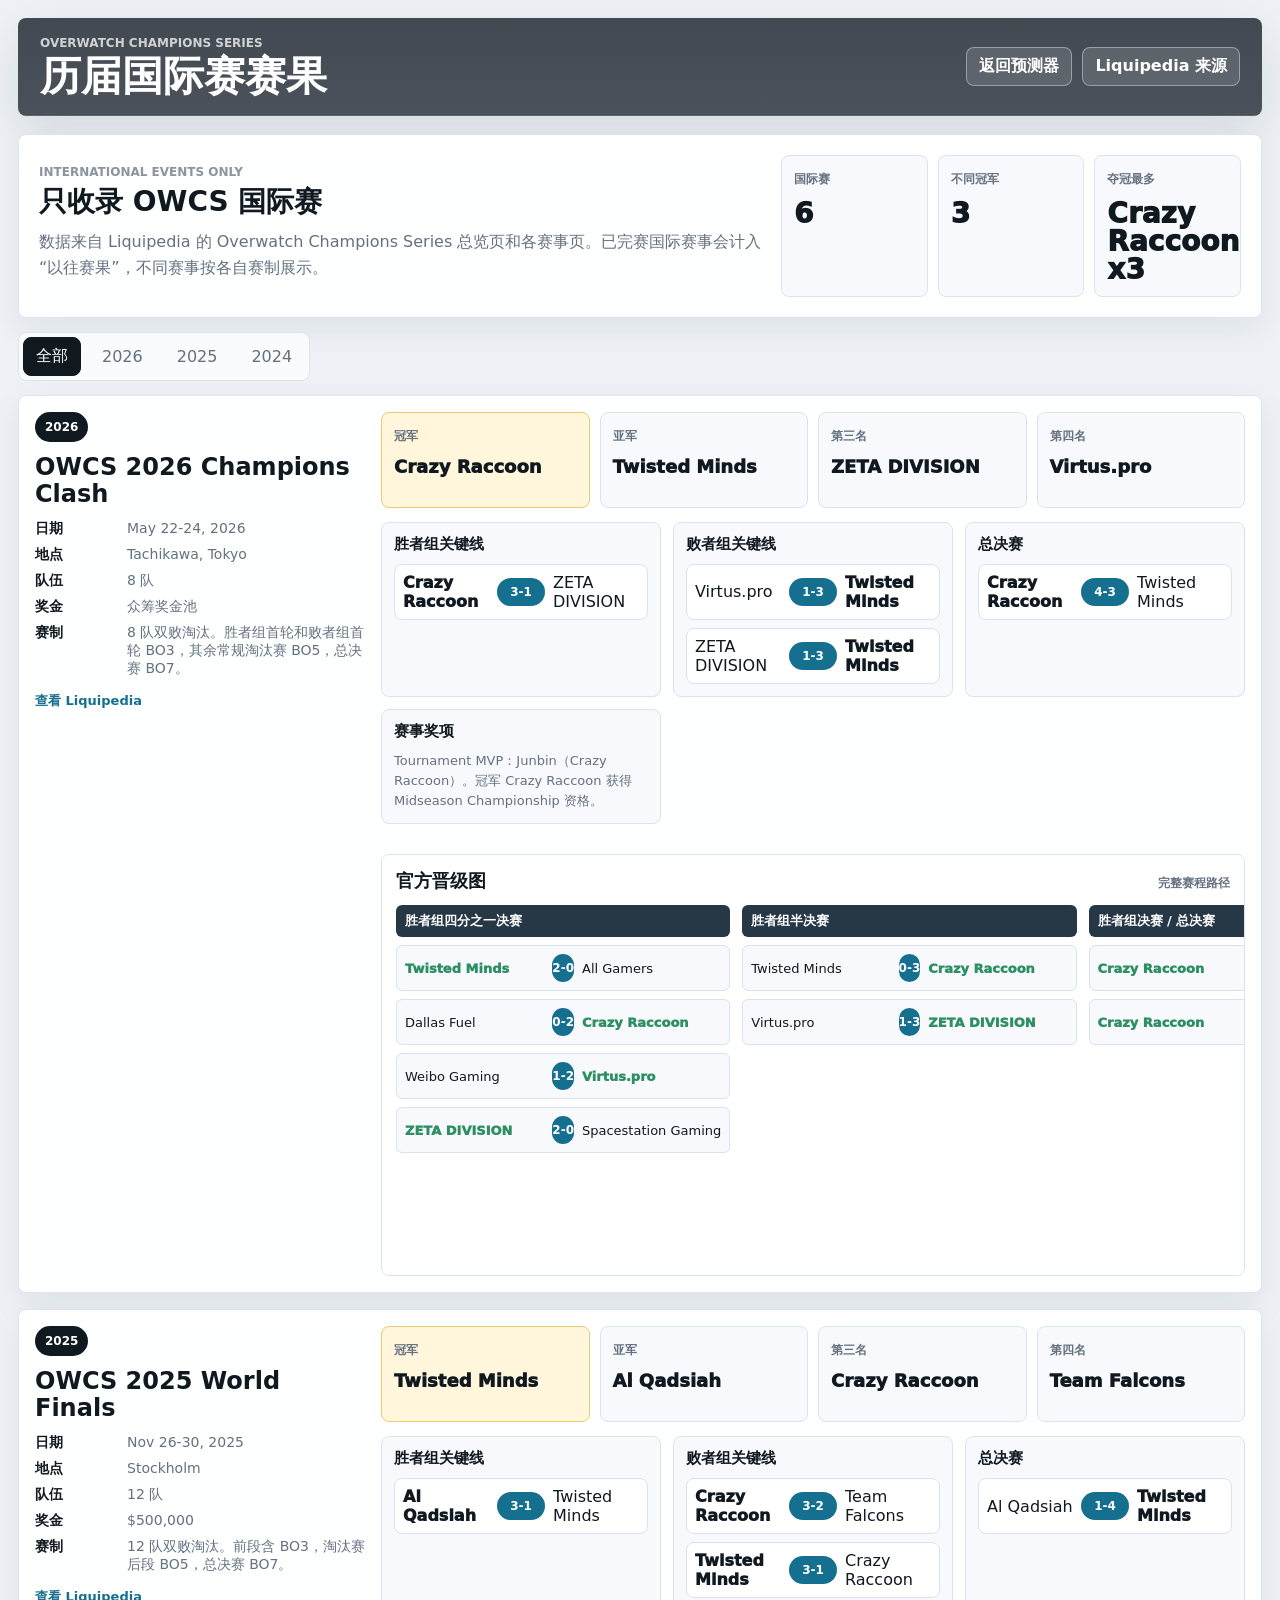
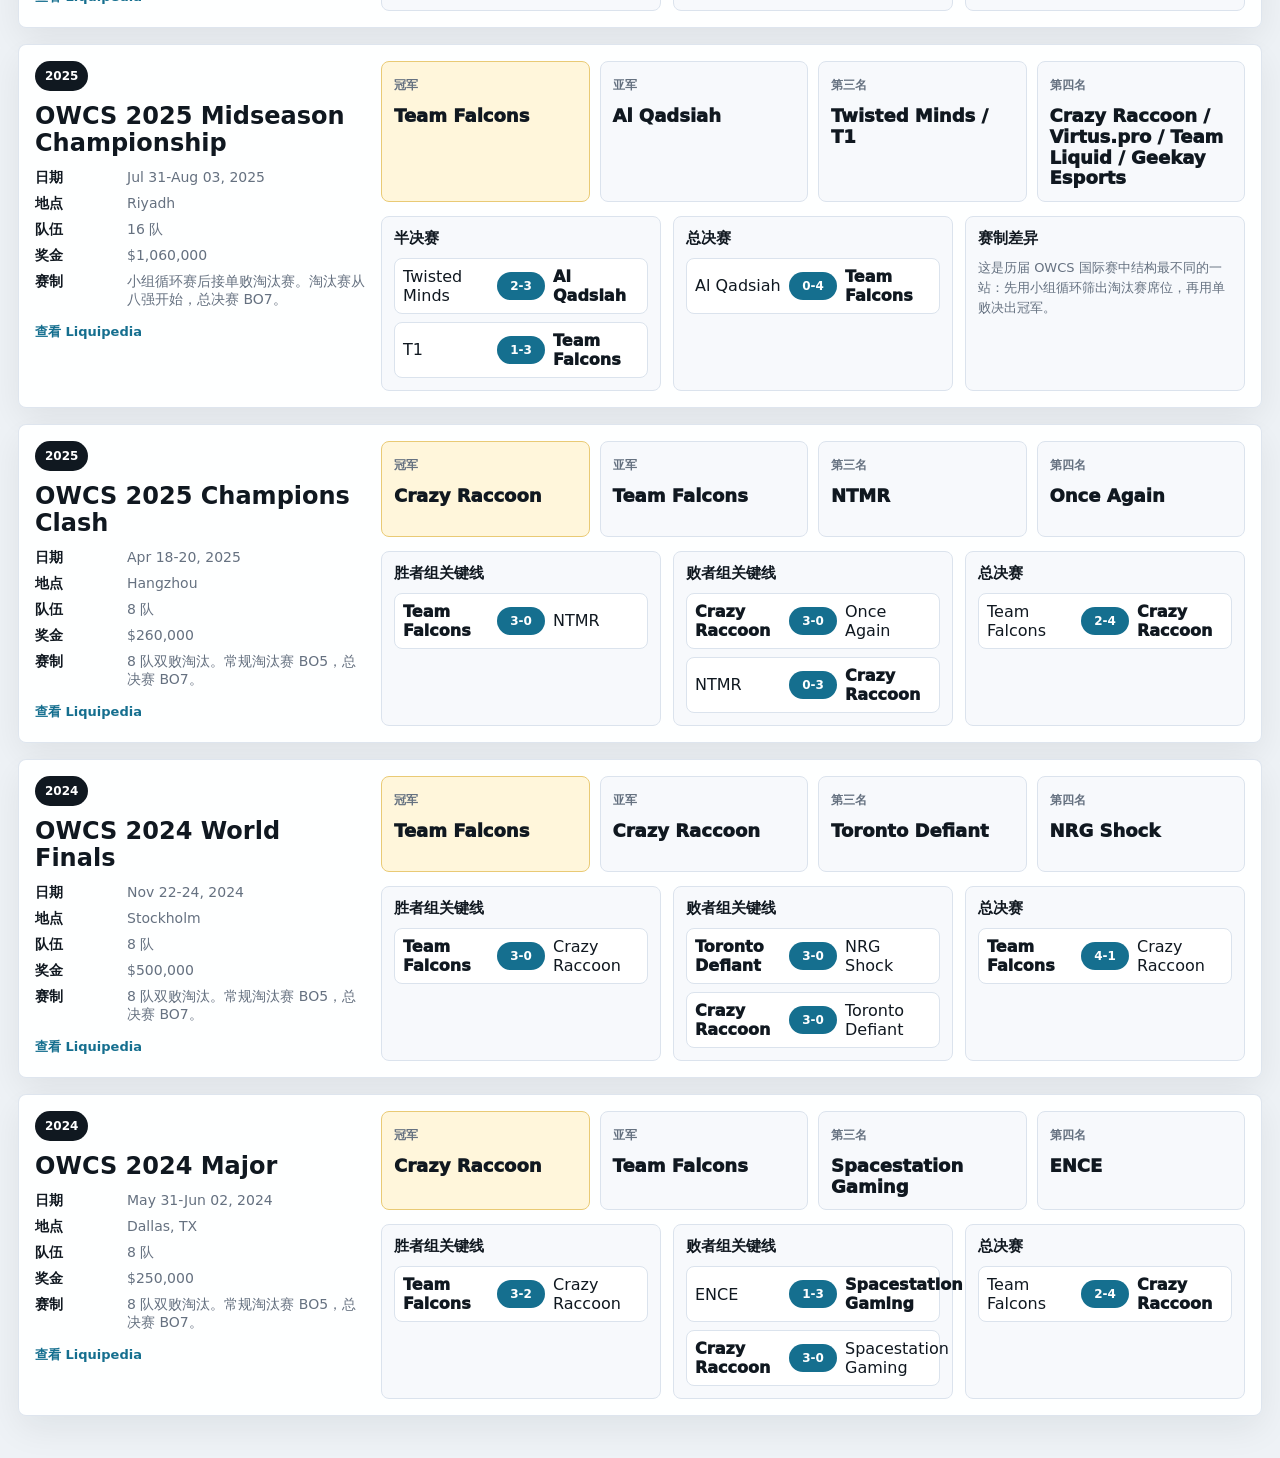
==== history.html @ 75f9c6cd "Merge route preview into winner and loser tables" ====
<!doctype html>
<html lang="zh-CN">
  <head>
    <meta charset="UTF-8" />
    <meta name="viewport" content="width=device-width, initial-scale=1.0" />
    <meta http-equiv="Cache-Control" content="no-cache, no-store, must-revalidate" />
    <meta http-equiv="Pragma" content="no-cache" />
    <meta http-equiv="Expires" content="0" />
    <title>OWCS 历届国际赛赛果</title>
    <link rel="stylesheet" href="./styles.css?v=20260723-midseason-6" />
    <link rel="stylesheet" href="./history.css?v=20260723-midseason-6" />
  </head>
  <body>
    <div class="app-shell">
      <header class="topbar">
        <div>
          <p class="eyebrow">Overwatch Champions Series</p>
          <h1>历届国际赛赛果</h1>
        </div>
        <div class="top-actions">
          <a class="ghost-link" href="./index.html">返回预测器</a>
          <a class="ghost-link" href="https://liquipedia.net/overwatch/Overwatch_Champions_Series" target="_blank" rel="noreferrer">Liquipedia 来源</a>
        </div>
      </header>

      <main class="history-layout">
        <section class="history-intro">
          <div>
            <p class="eyebrow">International Events Only</p>
            <h2>只收录 OWCS 国际赛</h2>
            <p>
              数据来自 Liquipedia 的 Overwatch Champions Series 总览页和各赛事页。已完赛国际赛事会计入“以往赛果”，不同赛事按各自赛制展示。
            </p>
          </div>
          <div id="historySummary" class="summary-grid"></div>
        </section>

        <nav class="tabs history-tabs" aria-label="历届赛事筛选">
          <button class="tab active" type="button" data-year="all">全部</button>
          <button class="tab" type="button" data-year="2026">2026</button>
          <button class="tab" type="button" data-year="2025">2025</button>
          <button class="tab" type="button" data-year="2024">2024</button>
        </nav>

        <section id="eventList" class="event-list"></section>
      </main>
    </div>

    <script src="./history.js?v=20260723-midseason-6"></script>
  </body>
</html>
---- styles.css ----
:root {
  color-scheme: light;
  --bg: #eef2f6;
  --surface: #ffffff;
  --surface-soft: #f7f9fc;
  --ink: #101820;
  --muted: #657180;
  --line: #dbe3ed;
  --accent: #156f8f;
  --accent-2: #d74949;
  --gold: #bd8b2f;
  --green: #2d8f62;
  --connector: #607181;
  --connector-gap: 34px;
  --connector-node: 17px;
  --shadow: 0 18px 50px rgba(16, 24, 32, 0.11);
}

* {
  box-sizing: border-box;
}

body {
  margin: 0;
  min-height: 100vh;
  background: var(--bg);
  color: var(--ink);
  font-family:
    Inter, ui-sans-serif, system-ui, -apple-system, BlinkMacSystemFont, "Segoe UI",
    "Microsoft YaHei", sans-serif;
}

button,
input {
  font: inherit;
}

a {
  color: var(--accent);
  font-weight: 700;
  text-decoration: none;
}

.app-shell {
  width: min(1800px, 100%);
  margin: 0 auto;
  padding: 18px;
}

.topbar {
  display: flex;
  align-items: center;
  justify-content: space-between;
  gap: 18px;
  min-height: 94px;
  padding: 18px 22px;
  color: white;
  background:
    linear-gradient(rgba(12, 20, 30, 0.76), rgba(12, 20, 30, 0.72)),
    url("https://upload.wikimedia.org/wikipedia/commons/7/71/Overwatch_Champions_Series_banner.webp");
  background-position: center;
  background-size: cover;
  border-radius: 8px;
  box-shadow: var(--shadow);
}

.topbar h1,
.hero-strip h2,
.panel h2 {
  margin: 0;
  letter-spacing: 0;
}

.topbar h1 {
  font-size: clamp(26px, 3.2vw, 46px);
  line-height: 1.02;
}

.eyebrow {
  margin: 0 0 6px;
  color: inherit;
  font-size: 12px;
  font-weight: 800;
  letter-spacing: 0;
  text-transform: uppercase;
  opacity: 0.75;
}

.top-actions {
  display: flex;
  flex-wrap: wrap;
  justify-content: flex-end;
  gap: 10px;
}

button {
  min-height: 38px;
  border: 1px solid transparent;
  border-radius: 8px;
  padding: 8px 12px;
  cursor: pointer;
  transition: transform 0.15s ease, border-color 0.15s ease, background 0.15s ease;
}

button:hover {
  transform: translateY(-1px);
}

.ghost-btn {
  color: white;
  border-color: rgba(255, 255, 255, 0.38);
  background: rgba(255, 255, 255, 0.13);
}

.ghost-link {
  display: inline-flex;
  align-items: center;
  justify-content: center;
  min-height: 38px;
  border: 1px solid rgba(255, 255, 255, 0.38);
  border-radius: 8px;
  padding: 8px 12px;
  color: white;
  background: rgba(255, 255, 255, 0.13);
  font-weight: 800;
}

.danger-btn {
  color: white;
  background: var(--accent-2);
}

.layout {
  display: grid;
  gap: 16px;
  margin-top: 18px;
}

.panel,
.hero-strip {
  background: rgba(255, 255, 255, 0.94);
  border: 1px solid rgba(219, 227, 237, 0.9);
  border-radius: 8px;
  box-shadow: 0 10px 28px rgba(16, 24, 32, 0.06);
}

.seeds-panel {
  padding: 16px;
}

.panel-head {
  display: flex;
  align-items: center;
  justify-content: space-between;
  gap: 12px;
}

.badge {
  display: inline-flex;
  align-items: center;
  justify-content: center;
  min-width: 74px;
  height: 32px;
  border-radius: 999px;
  color: white;
  background: var(--accent);
  font-weight: 800;
}

.hint {
  margin: 8px 0 14px;
  color: var(--muted);
  font-size: 14px;
  line-height: 1.55;
}

.seed-list {
  display: grid;
  grid-template-columns: repeat(4, minmax(240px, 1fr));
  gap: 10px;
}

.seed-row {
  display: grid;
  grid-template-columns: 44px minmax(0, 1fr);
  gap: 10px;
  padding: 10px;
  background: var(--surface-soft);
  border: 1px solid var(--line);
  border-radius: 8px;
}

.seed-rank {
  position: relative;
  display: flex;
  align-items: center;
  justify-content: center;
  height: 44px;
  border-radius: 8px;
  color: white;
  background: #ffffff;
  border: 1px solid var(--line);
  font-weight: 900;
  overflow: hidden;
}

.seed-rank > span:last-child {
  position: absolute;
  right: 4px;
  bottom: 3px;
  display: inline-flex;
  align-items: center;
  justify-content: center;
  min-width: 18px;
  height: 18px;
  border-radius: 999px;
  color: white;
  background: rgba(16, 24, 32, 0.86);
  font-size: 11px;
}

.seed-fields {
  display: grid;
  grid-template-columns: minmax(0, 1.4fr) 88px 54px;
  gap: 8px;
}

input {
  width: 100%;
  min-width: 0;
  height: 34px;
  border: 1px solid var(--line);
  border-radius: 6px;
  padding: 6px 8px;
  color: var(--ink);
  background: white;
}

input:focus {
  border-color: var(--accent);
  outline: 2px solid rgba(21, 111, 143, 0.16);
}

.workspace {
  min-width: 0;
}

.hero-strip {
  display: grid;
  grid-template-columns: minmax(0, 1fr) minmax(360px, 520px);
  gap: 20px;
  align-items: stretch;
  padding: 18px;
}

.hero-strip h2 {
  font-size: 26px;
}

.hero-strip p {
  max-width: 860px;
  margin: 8px 0 0;
  color: var(--muted);
  line-height: 1.65;
}

.podium {
  display: grid;
  grid-template-columns: repeat(3, minmax(0, 1fr));
  gap: 10px;
}

.podium-card {
  display: flex;
  flex-direction: column;
  justify-content: space-between;
  min-height: 112px;
  padding: 10px;
  border: 1px solid var(--line);
  border-radius: 8px;
  background: var(--surface-soft);
}

.podium-card:first-child {
  background: #fff6db;
  border-color: #e9ca75;
}

.place {
  color: var(--muted);
  font-size: 12px;
  font-weight: 800;
}

.team-logo {
  display: inline-flex;
  align-items: center;
  justify-content: center;
  flex: 0 0 auto;
  overflow: hidden;
  background: #ffffff;
  border: 1px solid rgba(219, 227, 237, 0.9);
}

.logo-img {
  width: 100%;
  height: 100%;
  object-fit: contain;
}

.logo-fallback {
  display: inline-flex;
  align-items: center;
  justify-content: center;
  width: 100%;
  height: 100%;
  color: white;
  background: var(--team-color, #263746);
  font-weight: 900;
  letter-spacing: 0;
}

.logo-fallback[hidden],
.logo-img[hidden] {
  display: none;
}

.seed-logo {
  width: 100%;
  height: 100%;
  border: 0;
  border-radius: 8px;
}

.seed-logo .logo-img {
  padding: 5px;
}

.match-logo {
  width: 34px;
  height: 34px;
  border-radius: 8px;
}

.match-logo .logo-img {
  padding: 4px;
}

.podium-logo {
  width: 44px;
  height: 44px;
  margin-top: 10px;
  border-radius: 8px;
}

.podium-logo .logo-img {
  padding: 5px;
}

.podium-team {
  margin-top: 8px;
  font-size: 16px;
  font-weight: 900;
  line-height: 1.15;
}

.tabs {
  display: flex;
  flex-wrap: wrap;
  gap: 8px;
  margin: 12px 0;
  padding: 4px;
  width: fit-content;
  background: rgba(255, 255, 255, 0.74);
  border: 1px solid var(--line);
  border-radius: 8px;
}

.board-toolbar {
  display: flex;
  flex-wrap: wrap;
  align-items: center;
  justify-content: space-between;
  gap: 10px;
}

.board-toolbar .tabs {
  margin: 12px 0;
}

.view-tabs {
  margin-left: auto;
}

.tab {
  color: var(--muted);
  background: transparent;
  border-color: transparent;
}

.tab.active {
  color: white;
  background: var(--ink);
  border-color: var(--ink);
}

.bracket {
  display: grid;
  gap: 14px;
  align-items: start;
  padding-bottom: 24px;
}

.bracket-band {
  min-width: 0;
  padding: 12px 12px 14px;
  overflow-x: auto;
  background: #ffffff;
  border: 1px solid var(--line);
  border-radius: 8px;
  box-shadow: 0 8px 22px rgba(16, 24, 32, 0.05);
}

.bracket-band-ga {
  background:
    linear-gradient(90deg, rgba(21, 111, 143, 0.07), transparent 44%),
    #ffffff;
}

.bracket-band-gb {
  background:
    linear-gradient(90deg, rgba(215, 73, 73, 0.06), transparent 44%),
    #ffffff;
}

.bracket-band-playoffs {
  background:
    linear-gradient(90deg, rgba(189, 139, 47, 0.08), transparent 44%),
    #ffffff;
}

.band-title {
  position: sticky;
  left: 0;
  z-index: 2;
  display: flex;
  align-items: baseline;
  justify-content: space-between;
  gap: 12px;
  width: 100%;
  min-height: 0;
  margin-bottom: 10px;
  padding: 0 2px;
  color: inherit;
  text-align: left;
  background: transparent;
  border: 0;
  border-radius: 0;
}

.band-title:hover {
  transform: none;
}

.band-title:focus-visible {
  outline: 2px solid var(--accent);
  outline-offset: 4px;
}

.band-title h3 {
  margin: 0;
  font-size: 18px;
}

.band-title span {
  color: var(--muted);
  font-size: 12px;
  font-weight: 800;
}

.band-body {
  overflow: visible;
}

.bracket-band.collapsed {
  padding-bottom: 12px;
}

.bracket-band.collapsed .band-title {
  margin-bottom: 0;
}

.bracket-band.collapsed .band-body {
  display: none;
}

.bracket-lane {
  position: relative;
  display: grid;
  grid-auto-columns: minmax(248px, 1fr);
  grid-auto-flow: column;
  align-items: stretch;
  gap: var(--connector-gap);
  min-width: max-content;
  overflow: visible;
  padding: 2px 10px 4px 0;
}

.group-bracket {
  display: grid;
  gap: 18px;
  min-width: max-content;
}

.group-path {
  display: grid;
  gap: 8px;
}

.group-path-title {
  position: sticky;
  left: 0;
  z-index: 2;
  width: fit-content;
  margin: 0;
  padding: 4px 9px;
  color: var(--muted);
  background: rgba(255, 255, 255, 0.86);
  border: 1px solid var(--line);
  border-radius: 999px;
  font-size: 12px;
  font-weight: 900;
}

.group-lane {
  grid-auto-columns: minmax(220px, 236px);
  gap: 24px;
  padding-right: 0;
}

.group-lane .round {
  min-width: 220px;
}

.group-lane .round[data-count="1"] .round-matches {
  align-content: center;
  min-height: 84px;
}

.group-lane .round[data-count="2"] .round-matches {
  align-content: space-between;
  min-height: 150px;
}

.advance-round .round-title {
  background: #2f3a45;
}

.advance-match {
  border-color: rgba(45, 143, 98, 0.26);
}

.bracket.view-vertical .bracket-band {
  overflow-x: visible;
}

.route-band {
  display: grid;
  gap: 12px;
}

.route-head {
  display: flex;
  align-items: baseline;
  justify-content: space-between;
  gap: 12px;
}

.route-head h3 {
  margin: 0;
  font-size: 18px;
}

.route-head span {
  color: var(--muted);
  font-size: 12px;
  font-weight: 850;
}

.route-table {
  display: grid;
  gap: 10px;
}

.route-row {
  position: relative;
  display: grid;
  grid-template-columns: 170px minmax(0, 1fr);
  gap: 12px;
  padding: 10px;
  background: rgba(255, 255, 255, 0.66);
  border: 1px solid var(--line);
  border-radius: 8px;
}

.route-row + .route-row::before {
  position: absolute;
  top: -12px;
  left: 94px;
  width: 3px;
  height: 12px;
  background: var(--connector);
  content: "";
}

.route-row-label {
  display: grid;
  align-content: center;
  gap: 4px;
  min-height: 68px;
  padding: 8px 10px;
  color: white;
  background: #263746;
  border-radius: 6px;
}

.route-row-label h4 {
  margin: 0;
  font-size: 13px;
  line-height: 1.2;
}

.route-row-label span {
  color: rgba(255, 255, 255, 0.75);
  font-size: 12px;
  font-weight: 850;
}

.route-row-matches {
  display: grid;
  grid-template-columns: repeat(auto-fit, minmax(210px, 1fr));
  gap: 10px;
  align-items: start;
}

.route-row-matches[data-count="1"] {
  grid-template-columns: minmax(210px, 360px);
}

.route-row-matches[data-count="2"] {
  grid-template-columns: repeat(2, minmax(210px, 360px));
}

.route-row-matches .match {
  min-width: 0;
}

.bracket.view-vertical .group-bracket {
  grid-template-columns: repeat(auto-fit, minmax(280px, 1fr));
  min-width: 0;
}

.bracket.view-vertical .group-path {
  align-content: start;
  padding: 10px;
  background: rgba(255, 255, 255, 0.58);
  border: 1px solid var(--line);
  border-radius: 8px;
}

.bracket.view-vertical .group-path-title {
  position: static;
}

.bracket.view-vertical .bracket-lane {
  grid-auto-flow: row;
  grid-auto-columns: unset;
  grid-template-columns: 1fr;
  gap: 12px;
  min-width: 0;
  padding: 0;
}

.bracket.view-vertical .round {
  min-width: 0;
}

.bracket.view-vertical .round-matches,
.bracket.view-vertical .round[data-count="1"] .round-matches,
.bracket.view-vertical .round[data-count="2"] .round-matches {
  align-content: start;
  min-height: 0;
}

.bracket.view-vertical .round + .round {
  position: relative;
  margin-top: 10px;
}

.bracket.view-vertical .round + .round::before {
  position: absolute;
  top: -18px;
  left: 24px;
  width: 3px;
  height: 14px;
  background: var(--connector);
  content: "";
}

.bracket.view-vertical .connector-layer {
  display: none;
}

.round {
  position: relative;
  z-index: 1;
  display: grid;
  grid-template-rows: auto auto;
  align-content: start;
  align-self: stretch;
  min-width: 248px;
  padding: 0;
  background: transparent;
  border: 0;
  border-radius: 0;
  box-shadow: none;
  overflow: visible;
}

.round-title {
  display: flex;
  align-items: baseline;
  justify-content: space-between;
  gap: 12px;
  min-height: 32px;
  margin-bottom: 8px;
  padding: 7px 9px;
  color: white;
  background: #263746;
  border-radius: 6px 6px 0 0;
}

.round-title h4 {
  margin: 0;
  font-size: 13px;
  font-weight: 900;
}

.round-title span {
  color: rgba(255, 255, 255, 0.78);
  font-size: 12px;
  font-weight: 800;
}

.round-matches {
  position: relative;
  display: grid;
  gap: 16px;
  align-content: start;
  height: 100%;
  overflow: visible;
}

.round[data-count="1"] .round-matches {
  align-content: center;
  min-height: 174px;
}

.round[data-count="2"] .round-matches {
  align-content: space-around;
  min-height: 364px;
}

.round[data-group="finals"] .round-title {
  background: var(--gold);
}

.round[data-group="lower"] .round-title {
  background: #7d3440;
}

.match {
  position: relative;
  z-index: 1;
  display: grid;
  gap: 0;
  margin: 0;
  padding: 0;
  border: 1px solid var(--line);
  border-radius: 6px;
  background: white;
  box-shadow: 0 6px 14px rgba(16, 24, 32, 0.05);
}

.connector-layer {
  position: absolute;
  z-index: 0;
  inset: 0 auto auto 0;
  overflow: visible;
  pointer-events: none;
}

.connector-path {
  fill: none;
  stroke: var(--connector);
  stroke-linecap: square;
  stroke-linejoin: miter;
  stroke-width: 3;
  vector-effect: non-scaling-stroke;
}

.match-meta {
  display: flex;
  justify-content: space-between;
  gap: 10px;
  padding: 5px 9px;
  color: white;
  background: #4f5d6b;
  border-radius: 5px 5px 0 0;
  font-size: 12px;
  font-weight: 800;
}

.team-button {
  display: grid;
  grid-template-columns: auto minmax(0, 1fr);
  align-items: center;
  gap: 8px;
  width: 100%;
  min-height: 48px;
  padding: 7px 9px;
  text-align: left;
  background: white;
  border: 0;
  border-radius: 0;
  border-top: 1px solid var(--line);
}

.team-button:disabled {
  cursor: not-allowed;
  opacity: 0.48;
  transform: none;
}

.team-button.winner {
  color: var(--ink);
  background: #e7f6ed;
  box-shadow: inset 4px 0 0 var(--green);
}

.team-button.winner .team-logo {
  border-color: rgba(45, 143, 98, 0.38);
}

.advance-team {
  display: grid;
  grid-template-columns: auto minmax(0, 1fr);
  align-items: center;
  gap: 8px;
  min-height: 48px;
  padding: 7px 9px;
  background: #e7f6ed;
  box-shadow: inset 4px 0 0 var(--green);
}

.team-copy {
  display: grid;
  min-width: 0;
  gap: 1px;
}

.team-name {
  min-width: 0;
  overflow: hidden;
  font-weight: 850;
  text-overflow: ellipsis;
  white-space: nowrap;
}

.team-seed {
  color: inherit;
  font-size: 12px;
  font-weight: 800;
  opacity: 0.75;
}

.pending {
  min-height: 48px;
  padding: 13px 10px;
  color: var(--muted);
  border-top: 1px dashed var(--line);
  border-radius: 0;
  background: white;
}

@media (max-width: 1180px) {
  .seed-list {
    grid-template-columns: repeat(2, minmax(240px, 1fr));
  }

  .bracket-lane {
    grid-auto-columns: minmax(244px, 1fr);
  }

  .group-lane {
    grid-auto-columns: minmax(244px, 270px);
  }
}

@media (min-width: 1320px) {
  .group-bracket {
    grid-template-columns: repeat(2, max-content);
    align-items: start;
  }
}

@media (max-width: 760px) {
  .app-shell {
    padding: 12px;
  }

  .topbar,
  .hero-strip {
    grid-template-columns: 1fr;
  }

  .topbar {
    align-items: flex-start;
    flex-direction: column;
  }

  .top-actions {
    justify-content: flex-start;
  }

  .board-toolbar,
  .view-tabs {
    align-items: flex-start;
    justify-content: flex-start;
    margin-left: 0;
  }

  .route-row {
    grid-template-columns: 1fr;
  }

  .route-row + .route-row::before {
    left: 24px;
  }

  .route-row-matches,
  .route-row-matches[data-count="1"],
  .route-row-matches[data-count="2"] {
    grid-template-columns: 1fr;
  }

  .seed-fields,
  .podium,
  .seed-list {
    grid-template-columns: 1fr;
  }

  .bracket-band {
    padding: 12px;
  }

  .bracket-lane {
    grid-auto-columns: minmax(238px, 82vw);
    gap: 24px;
  }

  .group-bracket {
    min-width: 0;
  }
}
---- history.css ----
.history-layout {
  margin-top: 18px;
}

.history-intro {
  display: grid;
  grid-template-columns: minmax(0, 1fr) 460px;
  gap: 18px;
  padding: 20px;
  background: rgba(255, 255, 255, 0.94);
  border: 1px solid rgba(219, 227, 237, 0.9);
  border-radius: 8px;
  box-shadow: 0 12px 36px rgba(16, 24, 32, 0.07);
}

.history-intro h2 {
  margin: 0;
  font-size: 28px;
}

.history-intro p {
  max-width: 820px;
  margin: 8px 0 0;
  color: var(--muted);
  line-height: 1.65;
}

.summary-grid {
  display: grid;
  grid-template-columns: repeat(3, minmax(0, 1fr));
  gap: 10px;
}

.summary-card {
  min-height: 104px;
  padding: 12px;
  background: var(--surface-soft);
  border: 1px solid var(--line);
  border-radius: 8px;
}

.summary-value {
  display: block;
  margin-top: 12px;
  font-size: 28px;
  font-weight: 950;
  line-height: 1;
}

.summary-label {
  color: var(--muted);
  font-size: 12px;
  font-weight: 850;
}

.history-tabs {
  margin: 14px 0;
}

.event-list {
  display: grid;
  gap: 16px;
  padding-bottom: 24px;
}

.event-card {
  display: grid;
  grid-template-columns: 330px minmax(0, 1fr);
  gap: 16px;
  padding: 16px;
  background: rgba(255, 255, 255, 0.94);
  border: 1px solid rgba(219, 227, 237, 0.9);
  border-radius: 8px;
  box-shadow: 0 12px 36px rgba(16, 24, 32, 0.07);
}

.event-meta {
  display: grid;
  align-content: start;
  gap: 12px;
}

.event-year {
  display: inline-flex;
  align-items: center;
  width: max-content;
  height: 30px;
  padding: 0 10px;
  color: white;
  background: var(--ink);
  border-radius: 999px;
  font-size: 12px;
  font-weight: 900;
}

.event-title {
  margin: 0;
  font-size: 24px;
  line-height: 1.12;
}

.event-facts {
  display: grid;
  gap: 8px;
  color: var(--muted);
  font-size: 14px;
}

.fact {
  display: grid;
  grid-template-columns: 84px minmax(0, 1fr);
  gap: 8px;
}

.fact strong {
  color: var(--ink);
  font-weight: 900;
}

.event-source {
  width: max-content;
  margin-top: 2px;
  color: var(--accent);
  font-size: 13px;
  font-weight: 900;
}

.event-main {
  display: grid;
  gap: 14px;
}

.podium-line {
  display: grid;
  grid-template-columns: repeat(4, minmax(0, 1fr));
  gap: 10px;
}

.result-tile {
  min-height: 96px;
  padding: 12px;
  background: var(--surface-soft);
  border: 1px solid var(--line);
  border-radius: 8px;
}

.result-tile.champion {
  background: #fff6db;
  border-color: #e9ca75;
}

.result-place {
  color: var(--muted);
  font-size: 12px;
  font-weight: 900;
}

.result-team {
  display: block;
  margin-top: 12px;
  font-size: 18px;
  font-weight: 950;
  line-height: 1.15;
}

.stage-board {
  display: grid;
  grid-template-columns: repeat(3, minmax(220px, 1fr));
  gap: 12px;
}

.stage-column {
  padding: 12px;
  background: var(--surface-soft);
  border: 1px solid var(--line);
  border-radius: 8px;
}

.stage-column h4 {
  margin: 0 0 10px;
  font-size: 15px;
}

.match-row {
  display: grid;
  grid-template-columns: minmax(0, 1fr) auto minmax(0, 1fr);
  align-items: center;
  gap: 8px;
  min-height: 38px;
  margin-top: 8px;
  padding: 8px;
  background: white;
  border: 1px solid var(--line);
  border-radius: 8px;
}

.match-row .winner {
  font-weight: 950;
}

.score-pill {
  display: inline-flex;
  align-items: center;
  justify-content: center;
  min-width: 48px;
  height: 28px;
  border-radius: 999px;
  color: white;
  background: var(--accent);
  font-size: 12px;
  font-weight: 900;
}

.format-note {
  margin: 0;
  color: var(--muted);
  font-size: 13px;
  line-height: 1.55;
}

.history-bracket {
  margin-top: 16px;
  padding: 14px;
  overflow-x: auto;
  background: white;
  border: 1px solid var(--line);
  border-radius: 8px;
}

.history-bracket-head {
  display: flex;
  align-items: baseline;
  justify-content: space-between;
  gap: 12px;
  margin-bottom: 12px;
}

.history-bracket-head h3 {
  margin: 0;
  font-size: 18px;
}

.history-bracket-head span {
  color: var(--muted);
  font-size: 12px;
  font-weight: 850;
}

.history-bracket-lane {
  display: grid;
  grid-auto-columns: minmax(230px, 1fr);
  grid-auto-flow: column;
  gap: 12px;
  min-width: max-content;
}

.history-round {
  display: grid;
  align-content: start;
  gap: 8px;
}

.history-round h4 {
  margin: 0;
  padding: 7px 9px;
  color: white;
  background: #263746;
  border-radius: 6px;
  font-size: 13px;
}

.history-match {
  display: grid;
  grid-template-columns: minmax(0, 1fr) auto minmax(0, 1fr);
  align-items: center;
  gap: 8px;
  padding: 8px;
  background: var(--surface-soft);
  border: 1px solid var(--line);
  border-radius: 6px;
  font-size: 13px;
}

.history-match span {
  min-width: 0;
  overflow: hidden;
  text-overflow: ellipsis;
  white-space: nowrap;
}

.history-match .winner {
  color: var(--green);
  font-weight: 950;
}

@media (max-width: 1180px) {
  .history-intro,
  .event-card {
    grid-template-columns: 1fr;
  }
}

@media (max-width: 820px) {
  .summary-grid,
  .podium-line,
  .stage-board {
    grid-template-columns: 1fr;
  }

  .match-row {
    grid-template-columns: 1fr;
  }

  .history-bracket-lane {
    grid-auto-columns: minmax(240px, 80vw);
  }

  .history-match {
    grid-template-columns: 1fr;
  }

  .score-pill {
    width: max-content;
  }
}
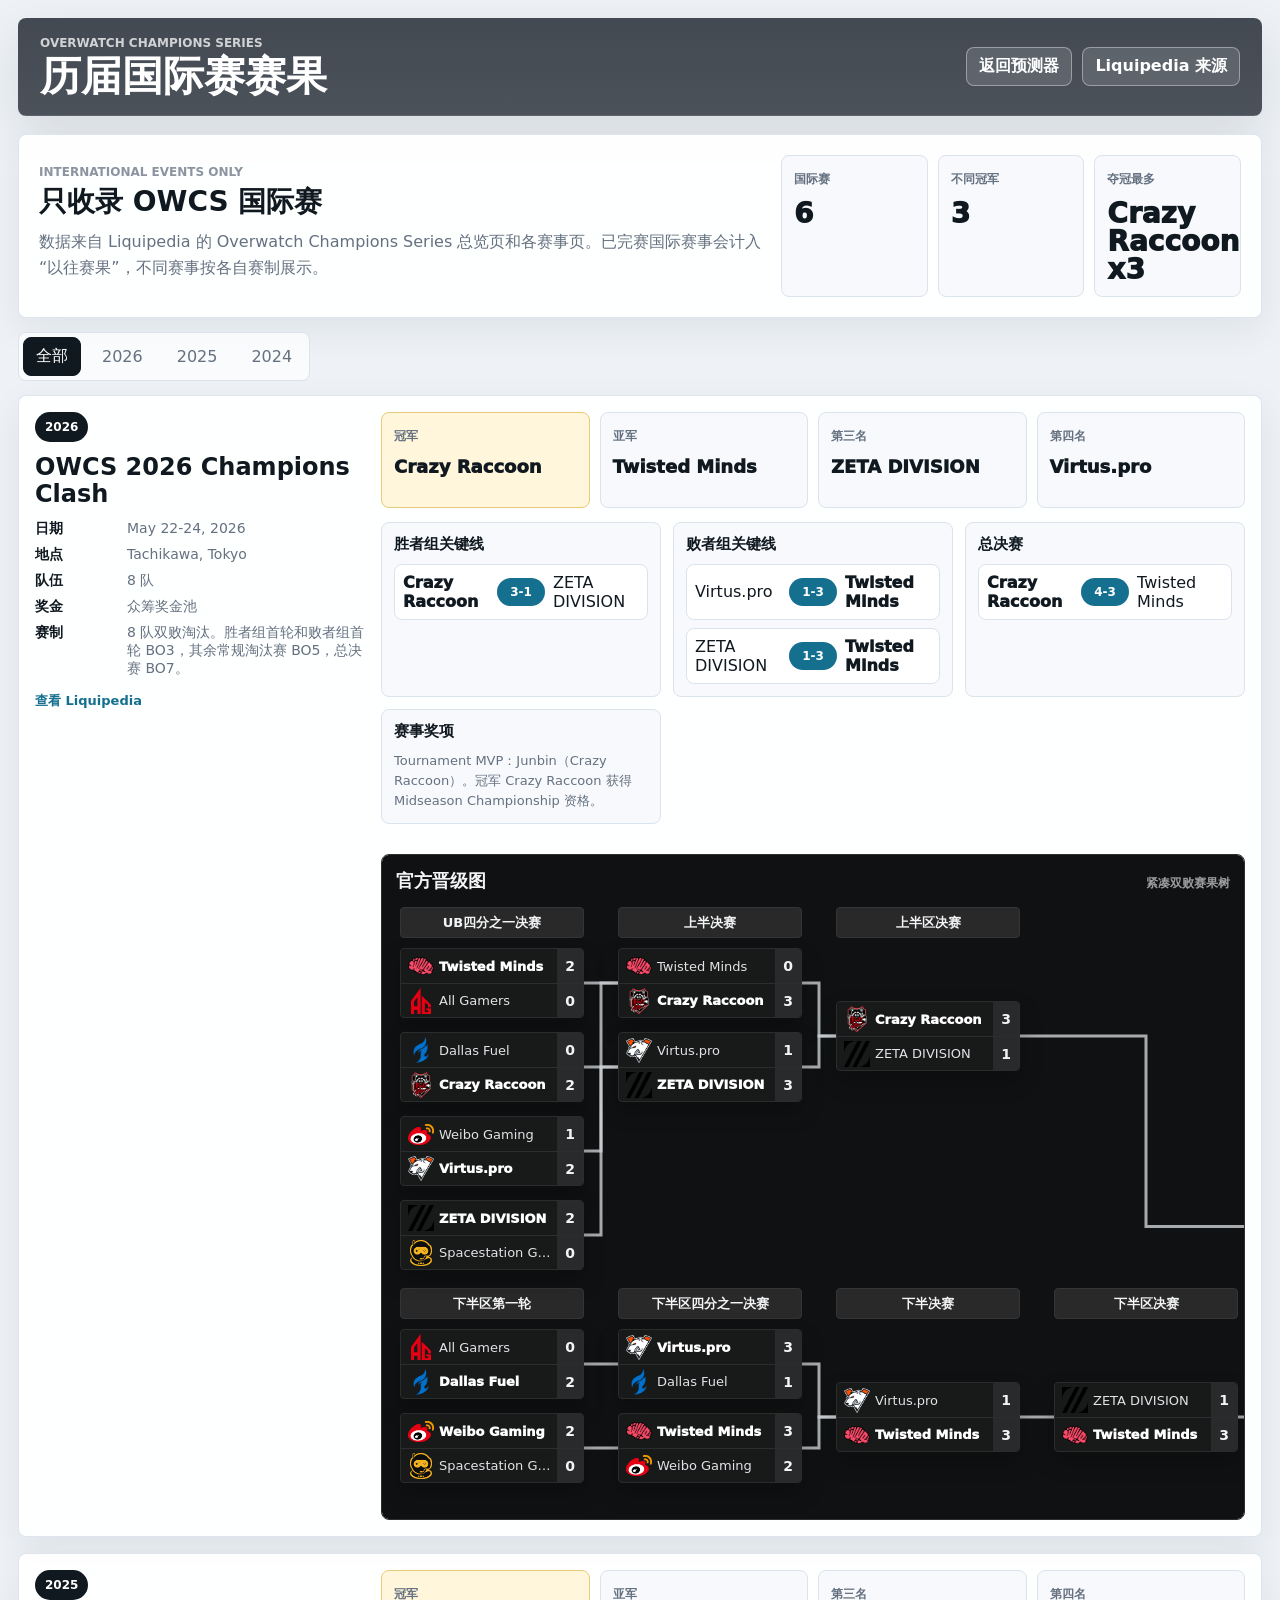
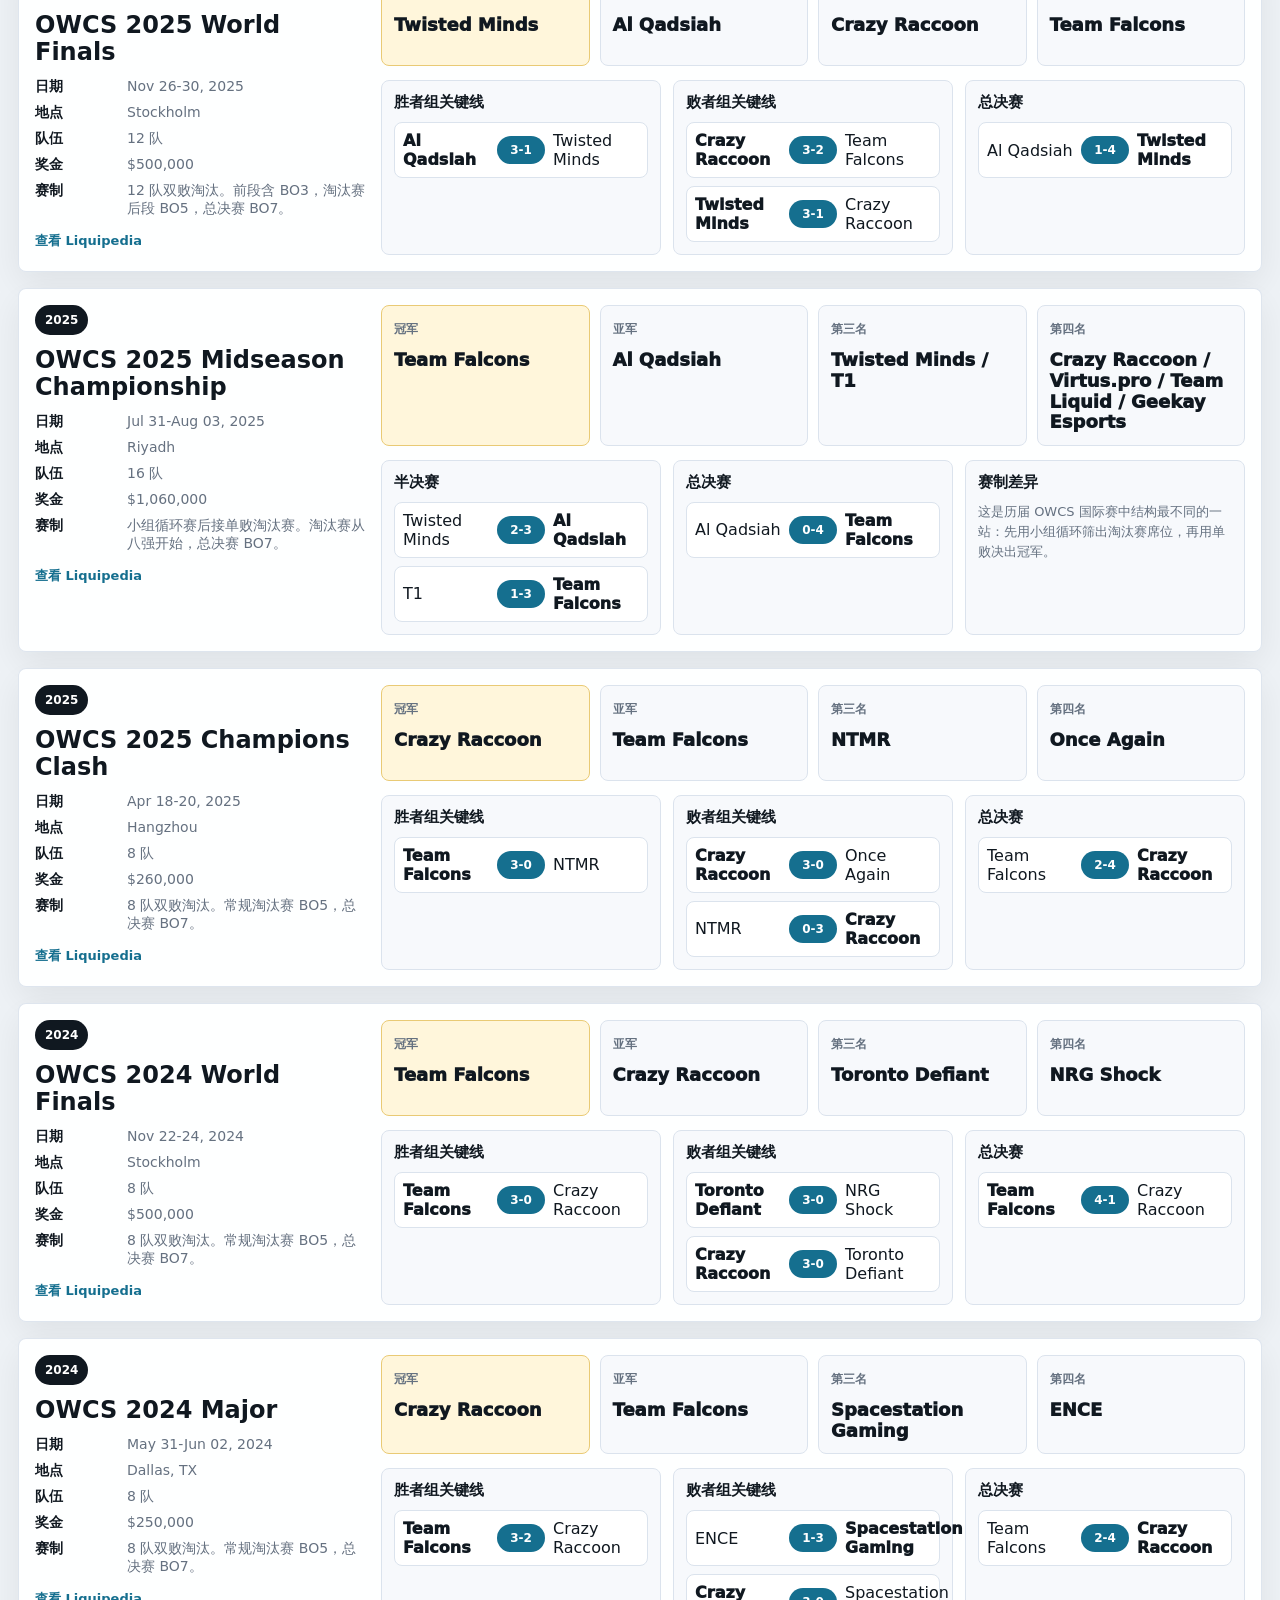
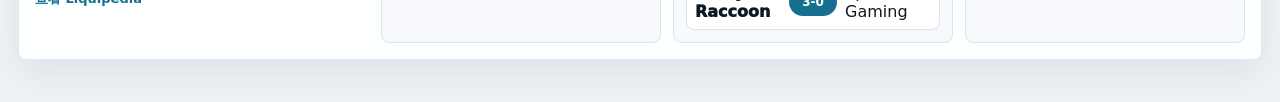
==== commit fdbb0b82: "Improve playoff spacing and history bracket view" ====
--- a/history.html
+++ b/history.html
@@ -7,8 +7,8 @@
     <meta http-equiv="Pragma" content="no-cache" />
     <meta http-equiv="Expires" content="0" />
     <title>OWCS 历届国际赛赛果</title>
-    <link rel="stylesheet" href="./styles.css?v=20260723-midseason-6" />
-    <link rel="stylesheet" href="./history.css?v=20260723-midseason-6" />
+    <link rel="stylesheet" href="./styles.css?v=20260726-history-bracket-1" />
+    <link rel="stylesheet" href="./history.css?v=20260726-history-bracket-1" />
   </head>
   <body>
     <div class="app-shell">
@@ -46,6 +46,6 @@
       </main>
     </div>
 
-    <script src="./history.js?v=20260723-midseason-6"></script>
+    <script src="./history.js?v=20260726-history-bracket-1"></script>
   </body>
 </html>
--- a/styles.css
+++ b/styles.css
@@ -8,6 +8,7 @@
   --line: #dbe3ed;
   --accent: #156f8f;
   --accent-2: #d74949;
+  --red: #d74949;
   --gold: #bd8b2f;
   --green: #2d8f62;
   --connector: #607181;
@@ -133,11 +134,13 @@
 .layout {
   display: grid;
   gap: 16px;
+  min-width: 0;
   margin-top: 18px;
 }
 
 .panel,
 .hero-strip {
+  min-width: 0;
   background: rgba(255, 255, 255, 0.94);
   border: 1px solid rgba(219, 227, 237, 0.9);
   border-radius: 8px;
@@ -153,6 +156,12 @@
   align-items: center;
   justify-content: space-between;
   gap: 12px;
+}
+
+.panel-actions {
+  display: inline-flex;
+  align-items: center;
+  gap: 8px;
 }
 
 .badge {
@@ -408,6 +417,7 @@
   display: grid;
   gap: 14px;
   align-items: start;
+  min-width: 0;
   padding-bottom: 24px;
 }
 
@@ -472,6 +482,25 @@
   font-size: 18px;
 }
 
+.mini-btn {
+  min-height: 30px;
+  padding: 5px 9px;
+  color: var(--muted);
+  background: white;
+  border-color: var(--line);
+  font-size: 12px;
+  font-weight: 850;
+}
+
+.seeds-panel.collapsed {
+  padding-bottom: 14px;
+}
+
+.seeds-panel.collapsed .hint,
+.seeds-panel.collapsed .seed-list {
+  display: none;
+}
+
 .band-title span {
   color: var(--muted);
   font-size: 12px;
@@ -564,9 +593,200 @@
   overflow-x: visible;
 }
 
+.mega-band {
+  display: block;
+  width: 100%;
+  max-width: 100%;
+  min-width: 0;
+  background:
+    linear-gradient(90deg, rgba(32, 49, 61, 0.04), rgba(189, 139, 47, 0.07) 56%, rgba(45, 143, 98, 0.05)),
+    #ffffff;
+  overflow-x: auto;
+}
+
+.mega-head {
+  position: sticky;
+  left: 0;
+  z-index: 4;
+  min-width: 0;
+  margin-bottom: 14px;
+}
+
+.mega-chart {
+  position: relative;
+  display: grid;
+  grid-template-columns: minmax(780px, 0.82fr) minmax(1040px, 1.18fr);
+  gap: 68px;
+  align-items: start;
+  min-width: 1900px;
+  padding: 8px 12px 14px;
+}
+
+.mega-chart::before {
+  position: absolute;
+  top: 18px;
+  bottom: 18px;
+  left: calc(42% + 30px);
+  z-index: 0;
+  width: 10px;
+  background: linear-gradient(180deg, rgba(96, 113, 129, 0.08), rgba(96, 113, 129, 0.22), rgba(189, 139, 47, 0.14));
+  border-radius: 999px;
+  content: "";
+}
+
+.mega-connector-layer {
+  position: absolute;
+  z-index: 0;
+  inset: 0 auto auto 0;
+  overflow: visible;
+  pointer-events: none;
+}
+
+.mega-connector-path {
+  fill: none;
+  stroke: rgba(96, 113, 129, 0.8);
+  stroke-linecap: square;
+  stroke-linejoin: miter;
+  stroke-width: 2.5;
+  vector-effect: non-scaling-stroke;
+}
+
+.mega-column {
+  position: relative;
+  z-index: 1;
+  display: grid;
+  gap: 18px;
+}
+
+.mega-section {
+  display: grid;
+  gap: 12px;
+  padding: 12px;
+  background: rgba(255, 255, 255, 0.78);
+  border: 1px solid rgba(210, 219, 229, 0.92);
+  border-radius: 8px;
+  box-shadow: 0 10px 24px rgba(16, 24, 32, 0.04);
+}
+
+.mega-section-upper {
+  background:
+    linear-gradient(180deg, rgba(189, 139, 47, 0.08), transparent 26%),
+    rgba(255, 255, 255, 0.72);
+}
+
+.mega-section-lower {
+  background:
+    linear-gradient(180deg, rgba(125, 52, 64, 0.08), transparent 30%),
+    rgba(255, 255, 255, 0.72);
+}
+
+.mega-section-finals {
+  align-self: start;
+  background:
+    linear-gradient(180deg, rgba(45, 143, 98, 0.08), transparent 34%),
+    rgba(255, 255, 255, 0.72);
+}
+
+.mega-section-title {
+  display: flex;
+  align-items: baseline;
+  justify-content: space-between;
+  gap: 12px;
+  min-height: 38px;
+  padding: 8px 10px;
+  background: rgba(247, 249, 252, 0.92);
+  border: 1px solid rgba(219, 227, 237, 0.95);
+  border-radius: 8px;
+}
+
+.mega-section-title h4,
+.mega-third-place p {
+  margin: 0;
+  color: var(--ink);
+  font-size: 15px;
+  font-weight: 950;
+}
+
+.mega-section-title span {
+  color: var(--muted);
+  font-size: 12px;
+  font-weight: 850;
+}
+
+.mega-path-stack {
+  display: grid;
+  gap: 12px;
+}
+
+.mega-path {
+  padding: 10px;
+  background: rgba(255, 255, 255, 0.84);
+  border: 1px solid rgba(210, 219, 229, 0.9);
+  border-radius: 8px;
+  box-shadow: 0 6px 16px rgba(16, 24, 32, 0.035);
+}
+
+.mega-path-lower .round-title {
+  background: #6f3441;
+}
+
+.mega-group-lane {
+  grid-auto-columns: minmax(202px, 1fr);
+  gap: 26px;
+  min-width: 0;
+  padding: 0;
+}
+
+.mega-group-lane .round {
+  min-width: 0;
+}
+
+.mega-playoff-lane {
+  grid-auto-columns: minmax(208px, 1fr);
+  gap: 42px;
+  min-width: 0;
+  padding: 0;
+}
+
+.mega-playoff-lane .round {
+  min-width: 0;
+}
+
+.mega-playoff-lane .advance-round .round-title {
+  background: var(--gold);
+}
+
+.mega-third-place {
+  display: grid;
+  gap: 8px;
+  max-width: 300px;
+  margin-top: 14px;
+}
+
+.mega-third-place p {
+  display: grid;
+  place-items: center;
+  min-height: 34px;
+  color: white;
+  background: #4f5d6b;
+  border-radius: 6px;
+}
+
 .route-band {
   display: grid;
   gap: 12px;
+}
+
+.route-band-winner {
+  background:
+    linear-gradient(180deg, rgba(189, 139, 47, 0.1), transparent 28%),
+    #ffffff;
+}
+
+.route-band-lower {
+  background:
+    linear-gradient(180deg, rgba(215, 73, 73, 0.08), transparent 34%),
+    #ffffff;
 }
 
 .route-head {
@@ -588,40 +808,105 @@
 }
 
 .route-table {
+  position: relative;
   display: grid;
   gap: 10px;
+}
+
+.route-table::before {
+  position: absolute;
+  top: 34px;
+  bottom: 34px;
+  left: 77px;
+  width: 3px;
+  background: linear-gradient(180deg, var(--connector), var(--gold));
+  content: "";
+}
+
+.route-band-lower .route-table::before {
+  background: linear-gradient(180deg, #7d3440, var(--connector));
 }
 
 .route-row {
   position: relative;
   display: grid;
-  grid-template-columns: 170px minmax(0, 1fr);
-  gap: 12px;
-  padding: 10px;
+  grid-template-columns: 142px minmax(0, 1fr);
+  gap: 10px;
+  padding: 8px;
   background: rgba(255, 255, 255, 0.66);
   border: 1px solid var(--line);
   border-radius: 8px;
 }
 
-.route-row + .route-row::before {
+.route-row::before {
   position: absolute;
-  top: -12px;
-  left: 94px;
-  width: 3px;
-  height: 12px;
+  top: 50%;
+  left: 77px;
+  z-index: 1;
+  width: 14px;
+  height: 3px;
   background: var(--connector);
   content: "";
+  transform: translateY(-50%);
 }
 
 .route-row-label {
+  position: relative;
+  z-index: 2;
   display: grid;
   align-content: center;
   gap: 4px;
-  min-height: 68px;
-  padding: 8px 10px;
+  min-height: 60px;
+  padding: 7px 9px 7px 42px;
   color: white;
   background: #263746;
   border-radius: 6px;
+}
+
+.route-step {
+  position: absolute;
+  top: 50%;
+  left: 8px;
+  display: inline-flex;
+  align-items: center;
+  justify-content: center;
+  width: 26px;
+  height: 26px;
+  color: #263746;
+  background: white;
+  border: 2px solid rgba(255, 255, 255, 0.7);
+  border-radius: 50%;
+  font-size: 11px;
+  font-weight: 950;
+  transform: translateY(-50%);
+}
+
+.route-band-winner .route-row-label {
+  background: #20313d;
+}
+
+.route-band-lower .route-row-label {
+  background: #5d3440;
+}
+
+.route-row.complete::before {
+  background: var(--green);
+  box-shadow: 0 0 0 3px rgba(45, 143, 98, 0.12);
+}
+
+.route-row.complete .route-step {
+  color: white;
+  background: var(--green);
+  border-color: rgba(255, 255, 255, 0.86);
+  box-shadow: 0 0 0 4px rgba(45, 143, 98, 0.14);
+}
+
+.route-band-winner .route-row.complete .route-row-label {
+  background: linear-gradient(135deg, #1f5c45, #20313d);
+}
+
+.route-band-lower .route-row.complete .route-row-label {
+  background: linear-gradient(135deg, #7d3440, #3f2c35);
 }
 
 .route-row-label h4 {
@@ -638,21 +923,87 @@
 
 .route-row-matches {
   display: grid;
-  grid-template-columns: repeat(auto-fit, minmax(210px, 1fr));
-  gap: 10px;
+  grid-template-columns: repeat(auto-fit, minmax(188px, 1fr));
+  gap: 8px;
   align-items: start;
 }
 
 .route-row-matches[data-count="1"] {
-  grid-template-columns: minmax(210px, 360px);
+  grid-template-columns: minmax(188px, 340px);
 }
 
 .route-row-matches[data-count="2"] {
-  grid-template-columns: repeat(2, minmax(210px, 360px));
+  grid-template-columns: repeat(2, minmax(188px, 340px));
+}
+
+.route-row-matches[data-count="4"],
+.route-row-matches[data-count="8"] {
+  grid-template-columns: repeat(4, minmax(180px, 1fr));
 }
 
 .route-row-matches .match {
   min-width: 0;
+}
+
+.route-throne {
+  align-items: stretch;
+}
+
+.route-throne::before {
+  background: var(--gold);
+}
+
+.route-throne .route-row-label {
+  background: linear-gradient(135deg, #5a3c0d, var(--gold));
+}
+
+.route-throne.complete .route-step {
+  color: white;
+  background: var(--gold);
+  box-shadow: 0 0 0 5px rgba(189, 139, 47, 0.18);
+}
+
+.throne-card {
+  display: grid;
+  align-content: center;
+  justify-items: center;
+  min-height: 128px;
+  padding: 18px;
+  color: #2c210f;
+  background:
+    linear-gradient(135deg, rgba(255, 255, 255, 0.78), rgba(255, 239, 190, 0.92)),
+    #fff7df;
+  border: 1px solid rgba(189, 139, 47, 0.45);
+  border-radius: 8px;
+  box-shadow: inset 0 0 0 2px rgba(255, 255, 255, 0.55);
+}
+
+.route-throne.complete .throne-card {
+  border-color: rgba(189, 139, 47, 0.85);
+  box-shadow:
+    0 16px 34px rgba(189, 139, 47, 0.18),
+    inset 0 0 0 2px rgba(255, 255, 255, 0.65);
+}
+
+.throne-card strong {
+  margin-top: 6px;
+  font-size: 22px;
+  line-height: 1.15;
+  text-align: center;
+}
+
+.throne-card span:last-child {
+  margin-top: 4px;
+  color: #725721;
+  font-size: 12px;
+  font-weight: 850;
+}
+
+.throne-kicker {
+  color: #8a661e;
+  font-size: 11px;
+  font-weight: 950;
+  text-transform: uppercase;
 }
 
 .bracket.view-vertical .group-bracket {
@@ -709,6 +1060,54 @@
 
 .bracket.view-vertical .connector-layer {
   display: none;
+}
+
+.bracket.view-vertical .mega-chart .connector-layer {
+  display: block;
+}
+
+.bracket.view-vertical .mega-chart .bracket-lane {
+  grid-auto-flow: column;
+  grid-template-columns: none;
+  align-items: stretch;
+}
+
+.bracket.view-vertical .mega-chart .mega-group-lane {
+  grid-auto-columns: minmax(202px, 1fr);
+  gap: 26px;
+}
+
+.bracket.view-vertical .mega-chart .mega-playoff-lane {
+  grid-auto-columns: minmax(220px, 1fr);
+  gap: 42px;
+}
+
+.bracket.view-vertical .mega-chart .round {
+  min-width: 0;
+}
+
+.bracket.view-vertical .mega-chart .round-matches {
+  height: 100%;
+}
+
+.bracket.view-vertical .mega-chart .group-lane .round[data-count="1"] .round-matches {
+  align-content: center;
+  min-height: 84px;
+}
+
+.bracket.view-vertical .mega-chart .group-lane .round[data-count="2"] .round-matches {
+  align-content: space-between;
+  min-height: 150px;
+}
+
+.bracket.view-vertical .mega-chart .mega-playoff-lane .round[data-count="1"] .round-matches {
+  align-content: center;
+  min-height: 150px;
+}
+
+.bracket.view-vertical .mega-chart .mega-playoff-lane .round[data-count="2"] .round-matches {
+  align-content: space-around;
+  min-height: 320px;
 }
 
 .round {
@@ -802,7 +1201,7 @@
 
 .connector-path {
   fill: none;
-  stroke: var(--connector);
+  stroke: rgba(96, 113, 129, 0.74);
   stroke-linecap: square;
   stroke-linejoin: miter;
   stroke-width: 3;
@@ -852,6 +1251,55 @@
   border-color: rgba(45, 143, 98, 0.38);
 }
 
+.team-button.eliminated {
+  color: #7c1f28;
+  background: #fde9eb;
+  box-shadow: inset 4px 0 0 var(--red);
+}
+
+.team-button.eliminated .team-logo {
+  border-color: rgba(215, 73, 73, 0.42);
+  filter: grayscale(0.35);
+}
+
+.score-control {
+  display: grid;
+  grid-template-columns: minmax(0, 1fr) 38px auto 38px;
+  align-items: center;
+  gap: 5px;
+  min-height: 31px;
+  padding: 5px 7px;
+  color: var(--muted);
+  background: #f8fafc;
+  border-top: 1px solid var(--line);
+  font-size: 11px;
+  font-weight: 850;
+}
+
+.score-control.filled {
+  color: #254636;
+  background: #f0f8f3;
+}
+
+.score-control input {
+  height: 24px;
+  padding: 2px 3px;
+  text-align: center;
+  border-radius: 5px;
+  font-size: 12px;
+  font-weight: 900;
+}
+
+.score-control input:disabled {
+  color: #8a95a3;
+  background: #f3f6f9;
+}
+
+.score-separator {
+  color: #8a95a3;
+  font-weight: 950;
+}
+
 .advance-team {
   display: grid;
   grid-template-columns: auto minmax(0, 1fr);
@@ -944,14 +1392,22 @@
     grid-template-columns: 1fr;
   }
 
-  .route-row + .route-row::before {
+  .route-row::before {
     left: 24px;
   }
 
   .route-row-matches,
   .route-row-matches[data-count="1"],
-  .route-row-matches[data-count="2"] {
+  .route-row-matches[data-count="2"],
+  .route-row-matches[data-count="4"],
+  .route-row-matches[data-count="8"] {
     grid-template-columns: 1fr;
+  }
+
+  .route-head {
+    align-items: flex-start;
+    flex-direction: column;
+    gap: 4px;
   }
 
   .seed-fields,
@@ -964,6 +1420,11 @@
     padding: 12px;
   }
 
+  .mega-band {
+    overflow-x: auto;
+    -webkit-overflow-scrolling: touch;
+  }
+
   .bracket-lane {
     grid-auto-columns: minmax(238px, 82vw);
     gap: 24px;
--- a/history.css
+++ b/history.css
@@ -246,51 +246,161 @@
   font-weight: 850;
 }
 
-.history-bracket-lane {
-  display: grid;
-  grid-auto-columns: minmax(230px, 1fr);
+.history-bracket-tree {
+  background: #101112;
+  border-color: #2d2f31;
+}
+
+.history-bracket-tree .history-bracket-head {
+  color: #f3f4f6;
+}
+
+.history-bracket-tree .history-bracket-head span {
+  color: rgba(243, 244, 246, 0.62);
+}
+
+.history-tree-canvas {
+  position: relative;
+  display: grid;
+  grid-template-columns: max-content 184px;
+  gap: 34px;
+  min-width: max-content;
+  padding: 2px 4px 0;
+}
+
+.history-connector-layer {
+  position: absolute;
+  z-index: 0;
+  inset: 0 auto auto 0;
+  overflow: visible;
+  pointer-events: none;
+}
+
+.history-connector-path {
+  fill: none;
+  stroke: rgba(210, 214, 218, 0.78);
+  stroke-linecap: square;
+  stroke-linejoin: miter;
+  stroke-width: 3;
+  vector-effect: non-scaling-stroke;
+}
+
+.history-tree-main {
+  position: relative;
+  z-index: 1;
+  display: grid;
+  gap: 18px;
+}
+
+.history-tree-path {
+  display: grid;
+  grid-auto-columns: 184px;
   grid-auto-flow: column;
-  gap: 12px;
-  min-width: max-content;
-}
-
-.history-round {
+  gap: 34px;
+  align-items: start;
+}
+
+.history-tree-final {
+  position: relative;
+  z-index: 1;
+  display: grid;
+  align-items: center;
+}
+
+.history-tree-column {
   display: grid;
   align-content: start;
-  gap: 8px;
-}
-
-.history-round h4 {
+  gap: 10px;
+}
+
+.history-tree-column h4 {
+  display: grid;
+  place-items: center;
+  min-height: 31px;
   margin: 0;
-  padding: 7px 9px;
-  color: white;
-  background: #263746;
-  border-radius: 6px;
+  color: #f3f4f6;
+  background: #292929;
+  border: 1px solid #333638;
+  border-radius: 4px;
   font-size: 13px;
-}
-
-.history-match {
-  display: grid;
-  grid-template-columns: minmax(0, 1fr) auto minmax(0, 1fr);
-  align-items: center;
-  gap: 8px;
-  padding: 8px;
-  background: var(--surface-soft);
-  border: 1px solid var(--line);
-  border-radius: 6px;
+  font-weight: 850;
+}
+
+.history-tree-matches {
+  display: grid;
+  gap: 14px;
+}
+
+.history-tree-matches[data-count="1"],
+.history-tree-column.compact .history-tree-matches {
+  align-content: center;
+  min-height: 176px;
+}
+
+.history-tree-match {
+  display: grid;
+  position: relative;
+  z-index: 1;
+  overflow: hidden;
+  background: #181919;
+  border: 1px solid #2a2c2e;
+  border-radius: 4px;
+  box-shadow: 0 10px 22px rgba(0, 0, 0, 0.22);
+}
+
+.history-tree-team {
+  display: grid;
+  grid-template-columns: 30px minmax(0, 1fr) 26px;
+  align-items: center;
+  min-height: 34px;
+  color: #e1e3e6;
+  border-top: 1px solid #2b2d2f;
+}
+
+.history-tree-team:first-child {
+  border-top: 0;
+}
+
+.history-tree-team.winner {
+  color: #ffffff;
+  font-weight: 950;
+}
+
+.history-tree-logo {
+  display: inline-flex;
+  align-items: center;
+  justify-content: center;
+  width: 30px;
+  height: 30px;
+  margin-left: 5px;
+  color: #f3f4f6;
+  font-size: 10px;
+  font-weight: 950;
+}
+
+.history-tree-logo img {
+  width: 26px;
+  height: 26px;
+  object-fit: contain;
+}
+
+.history-tree-name {
+  min-width: 0;
+  padding-left: 8px;
+  overflow: hidden;
   font-size: 13px;
-}
-
-.history-match span {
-  min-width: 0;
-  overflow: hidden;
   text-overflow: ellipsis;
   white-space: nowrap;
 }
 
-.history-match .winner {
-  color: var(--green);
-  font-weight: 950;
+.history-tree-score {
+  display: grid;
+  place-items: center;
+  align-self: stretch;
+  color: #f3f4f6;
+  background: #292a2c;
+  font-size: 14px;
+  font-weight: 900;
 }
 
 @media (max-width: 1180px) {
@@ -311,12 +421,8 @@
     grid-template-columns: 1fr;
   }
 
-  .history-bracket-lane {
-    grid-auto-columns: minmax(240px, 80vw);
-  }
-
-  .history-match {
-    grid-template-columns: 1fr;
+  .history-tree-canvas {
+    grid-template-columns: max-content 184px;
   }
 
   .score-pill {
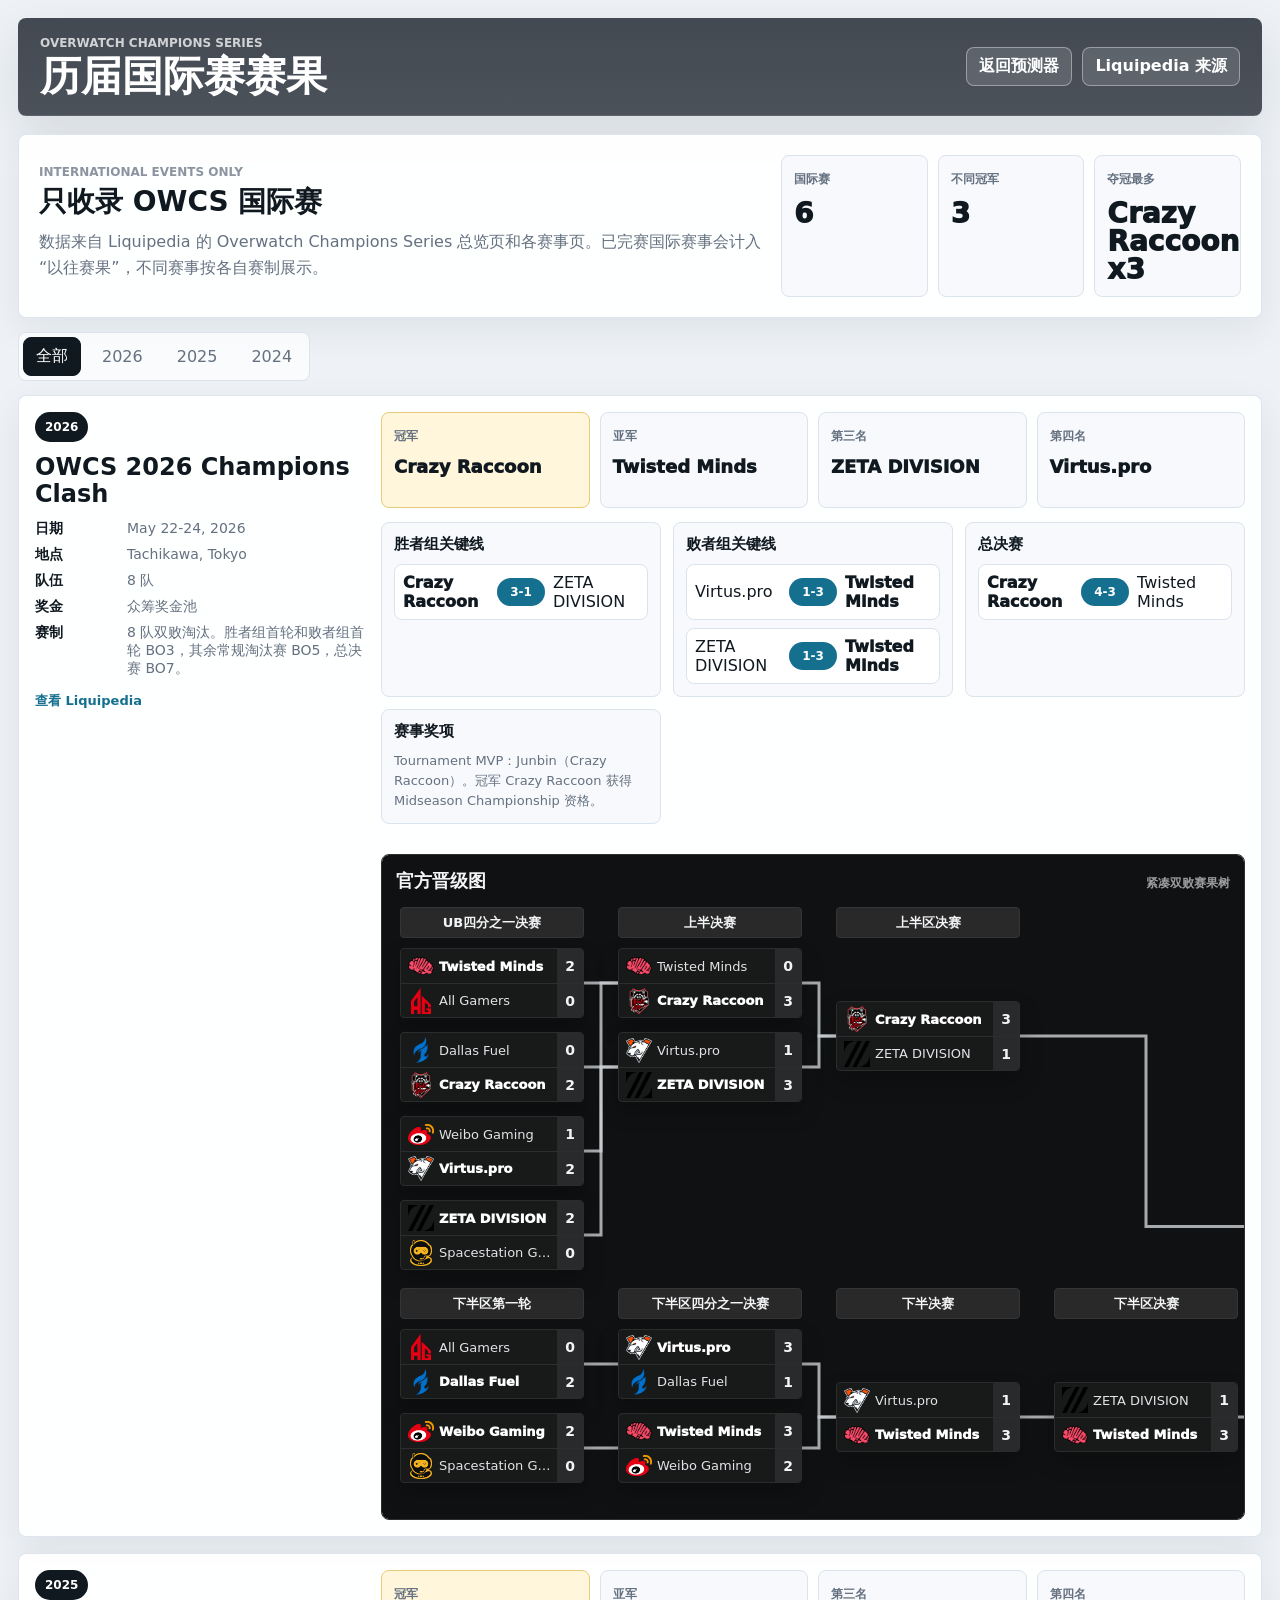
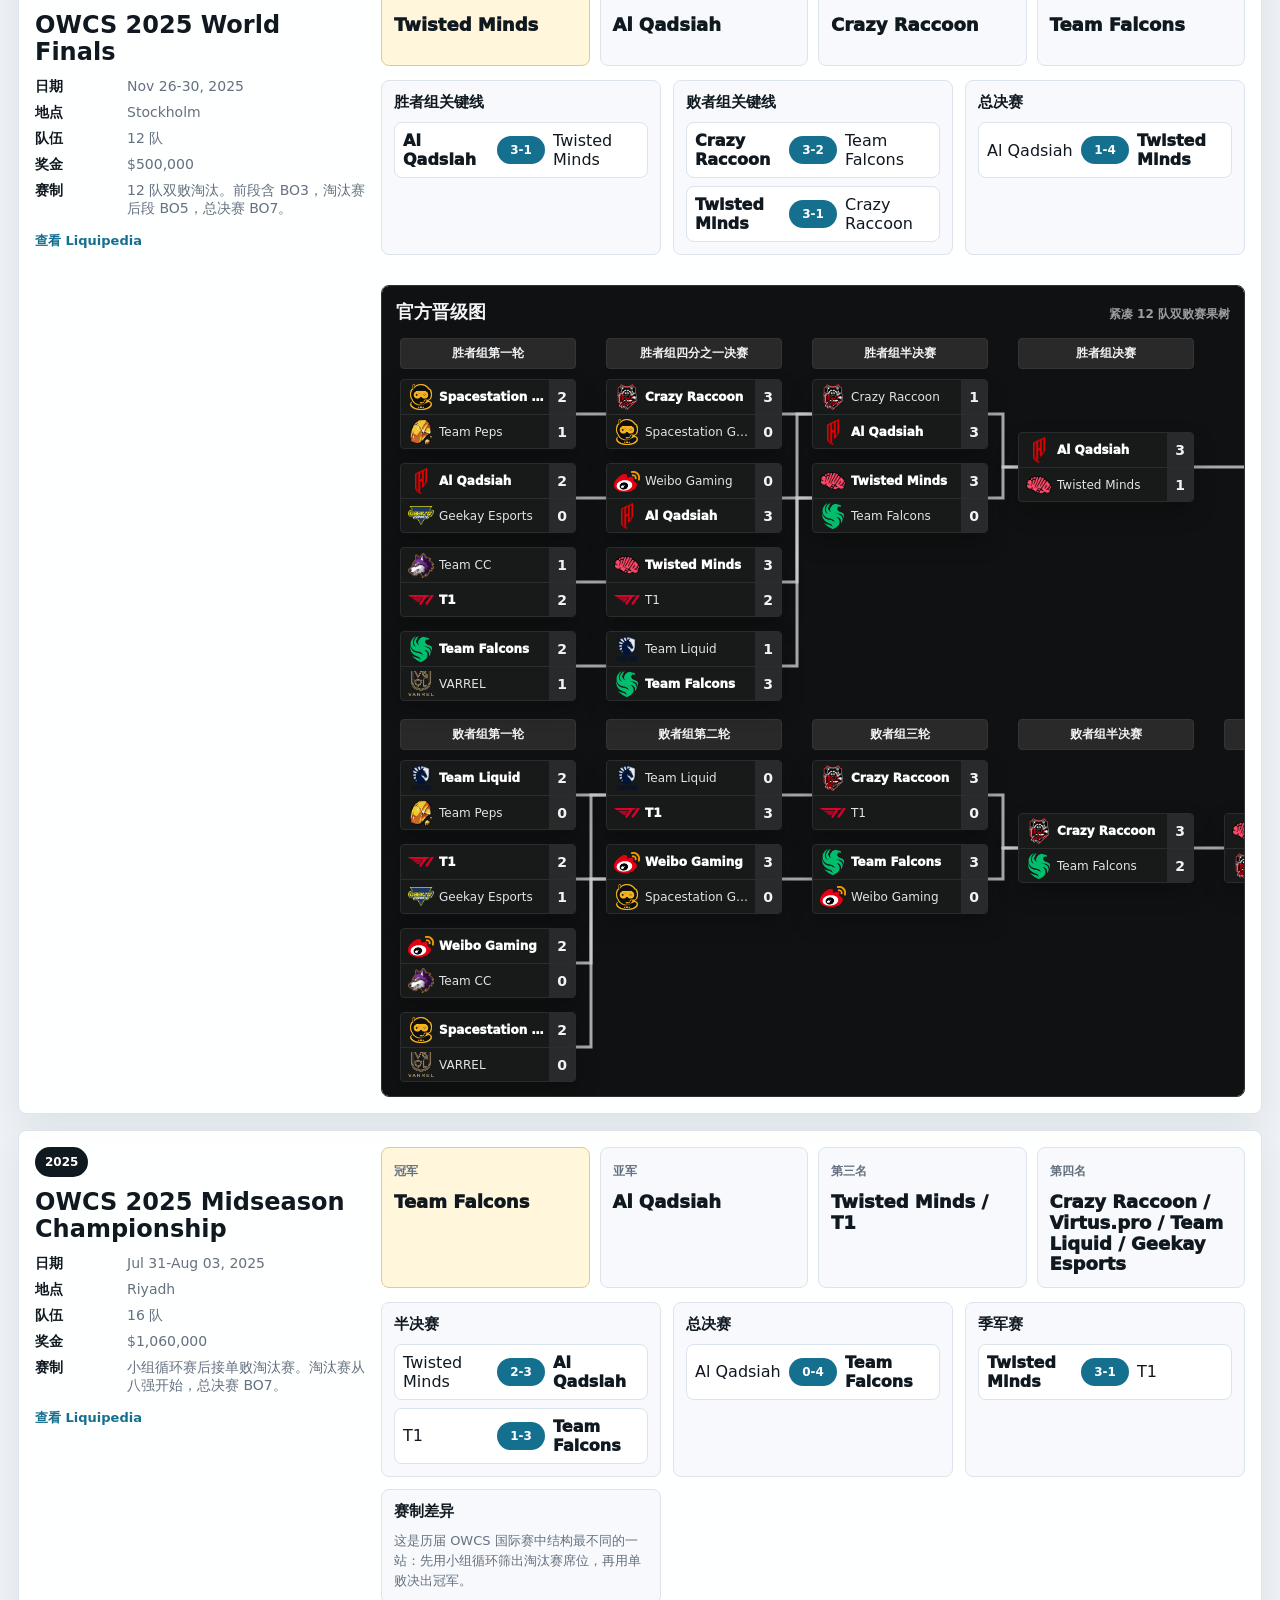
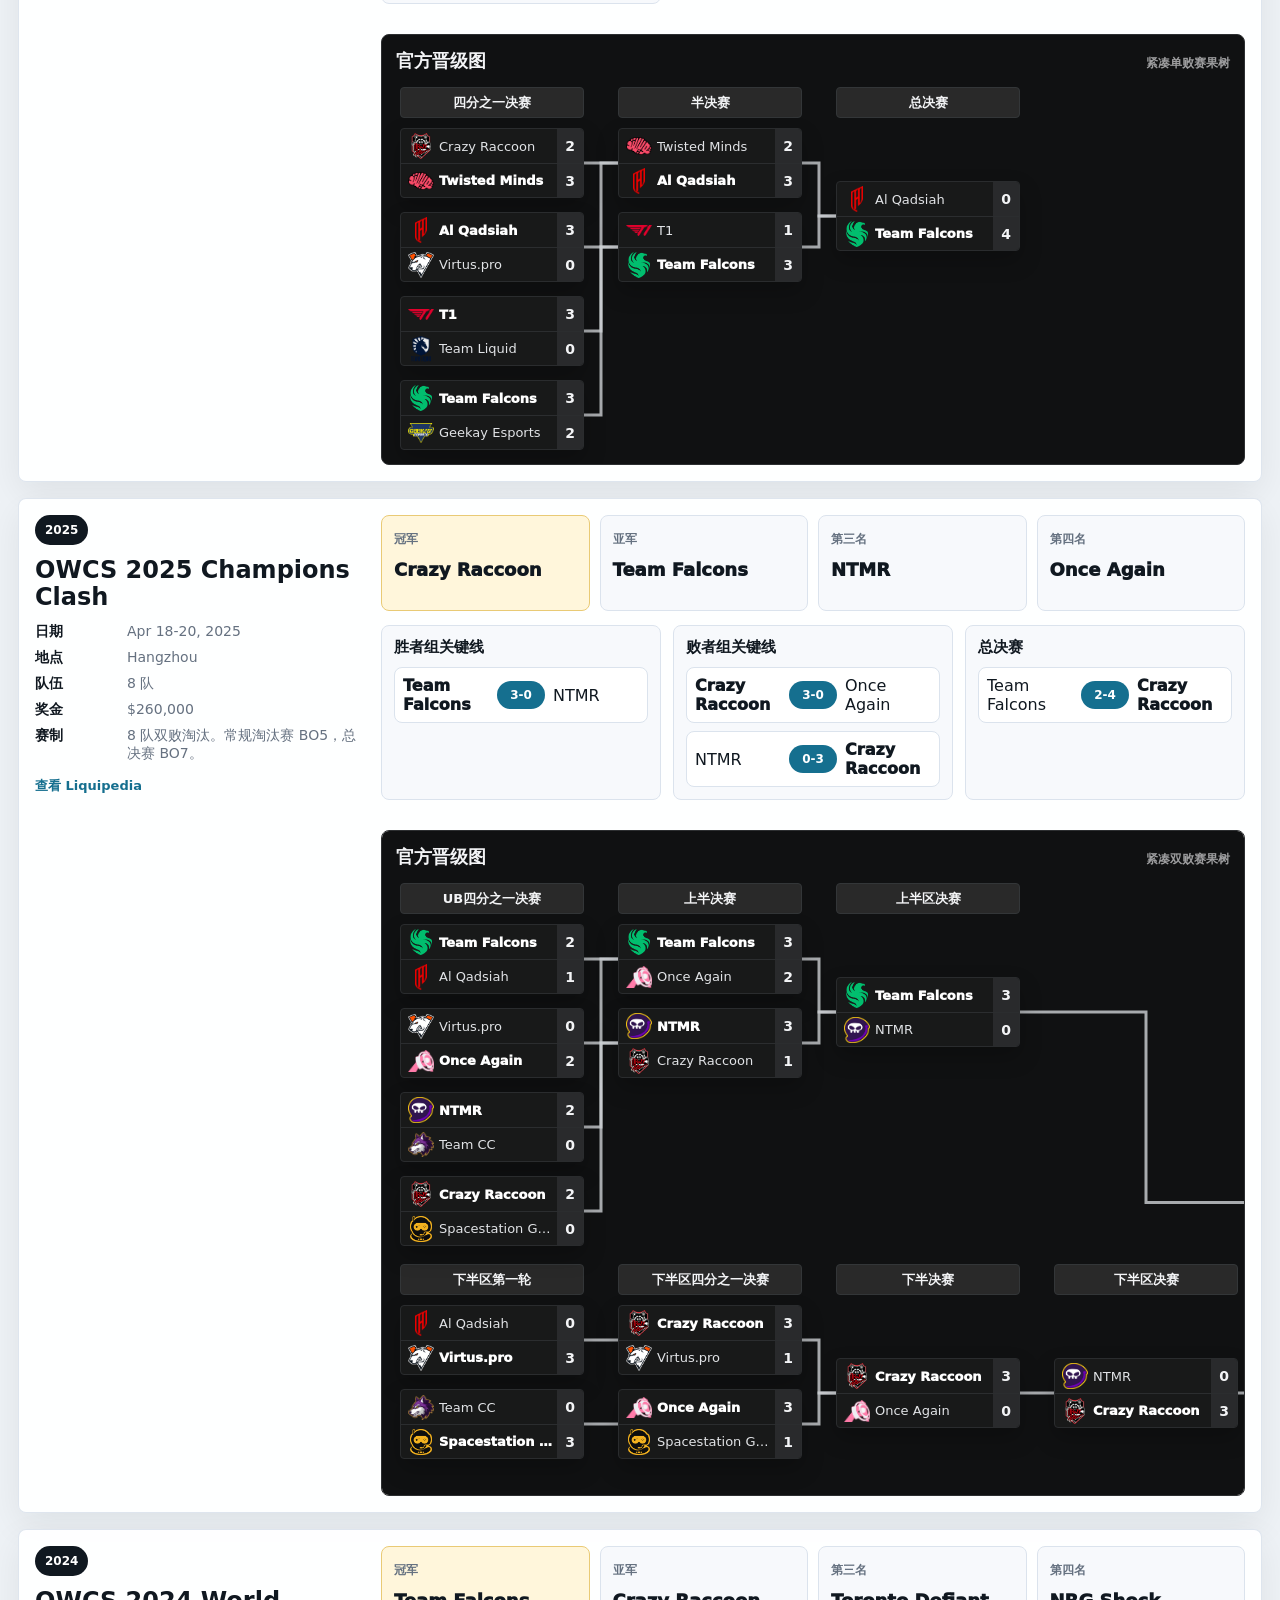
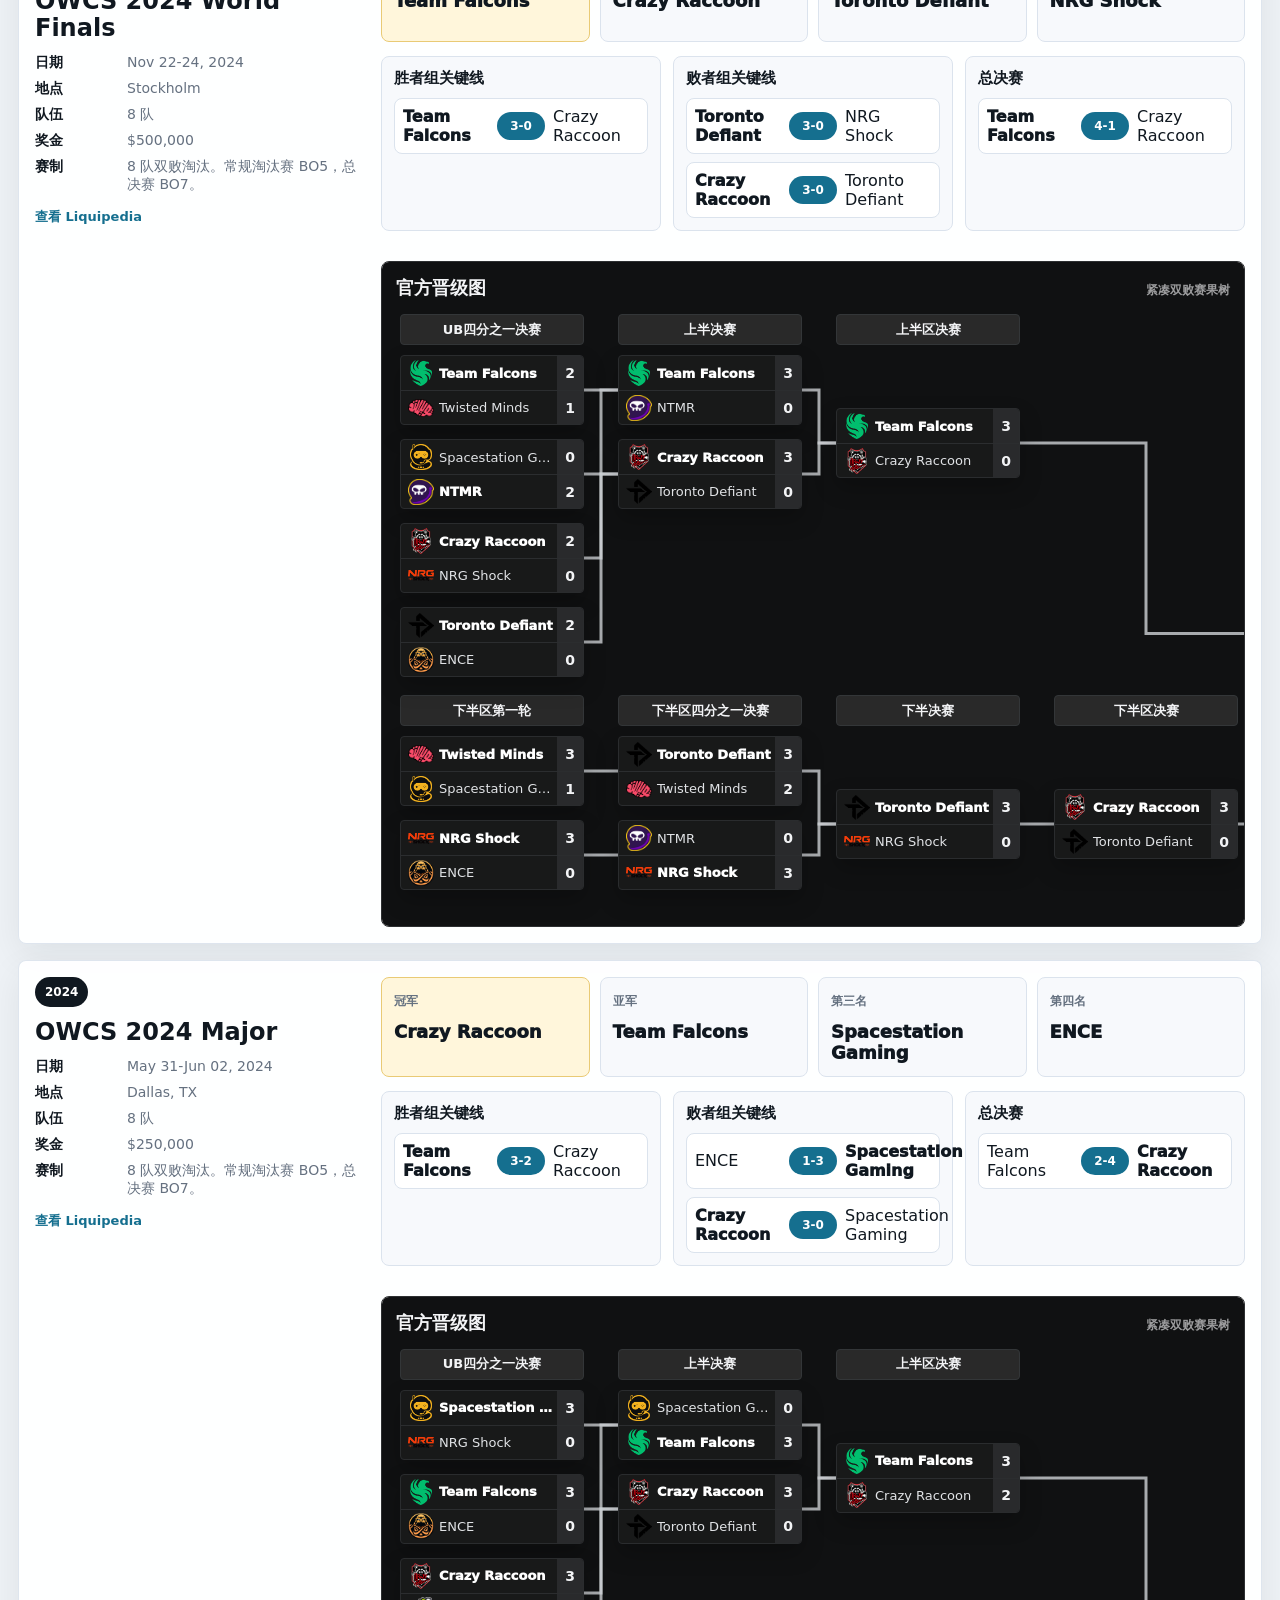
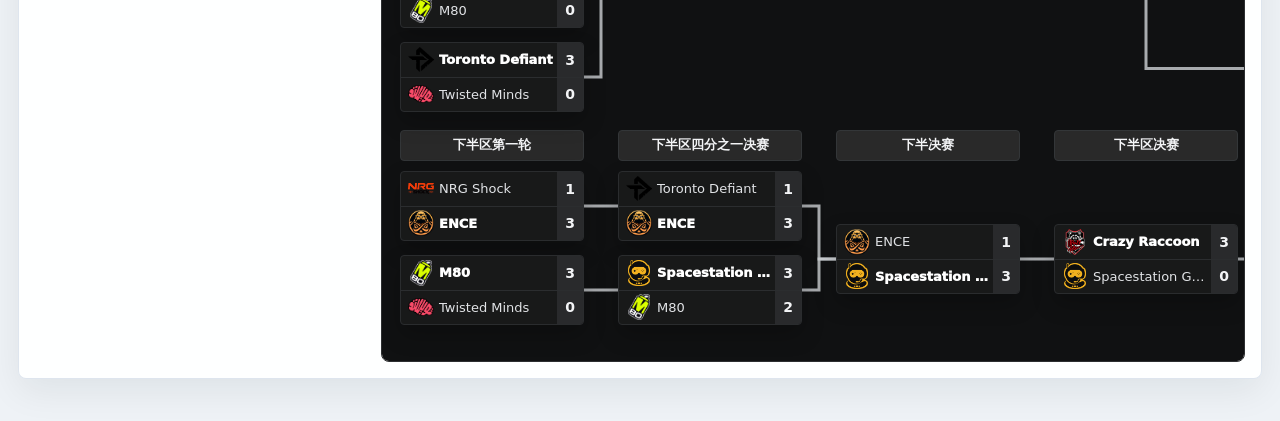
==== commit 60ccbc85: "Add historical bracket trees" ====
--- a/history.html
+++ b/history.html
@@ -7,8 +7,8 @@
     <meta http-equiv="Pragma" content="no-cache" />
     <meta http-equiv="Expires" content="0" />
     <title>OWCS 历届国际赛赛果</title>
-    <link rel="stylesheet" href="./styles.css?v=20260726-history-bracket-1" />
-    <link rel="stylesheet" href="./history.css?v=20260726-history-bracket-1" />
+    <link rel="stylesheet" href="./styles.css?v=20260726-history-bracket-2" />
+    <link rel="stylesheet" href="./history.css?v=20260726-history-bracket-2" />
   </head>
   <body>
     <div class="app-shell">
@@ -46,6 +46,6 @@
       </main>
     </div>
 
-    <script src="./history.js?v=20260726-history-bracket-1"></script>
+    <script src="./history.js?v=20260726-history-bracket-2"></script>
   </body>
 </html>
--- a/history.css
+++ b/history.css
@@ -266,6 +266,10 @@
   gap: 34px;
   min-width: max-content;
   padding: 2px 4px 0;
+}
+
+.history-tree-canvas-single {
+  grid-template-columns: max-content;
 }
 
 .history-connector-layer {
@@ -298,6 +302,19 @@
   grid-auto-flow: column;
   gap: 34px;
   align-items: start;
+}
+
+.history-tree-path-wide {
+  grid-auto-columns: 176px;
+  gap: 30px;
+}
+
+.history-tree-path-wide .history-tree-column h4 {
+  font-size: 12px;
+}
+
+.history-tree-path-wide .history-tree-name {
+  font-size: 12px;
 }
 
 .history-tree-final {
